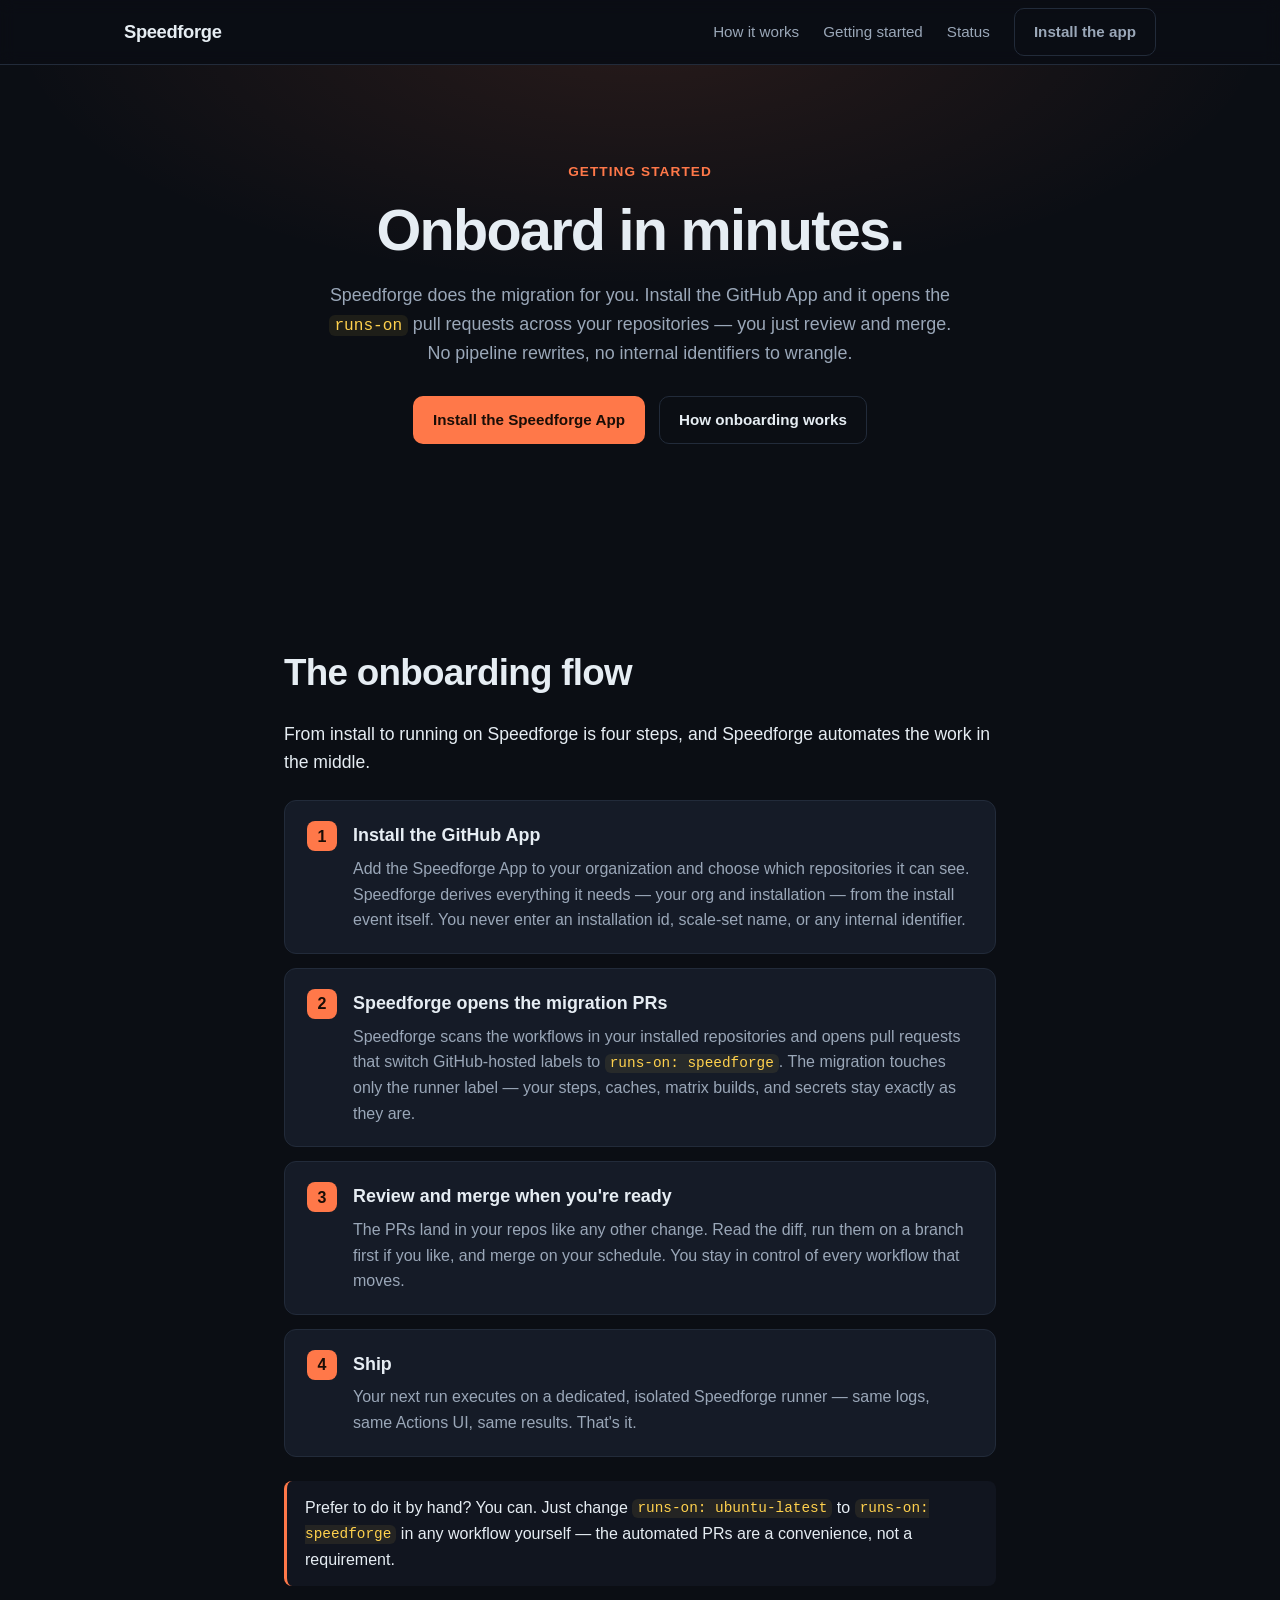
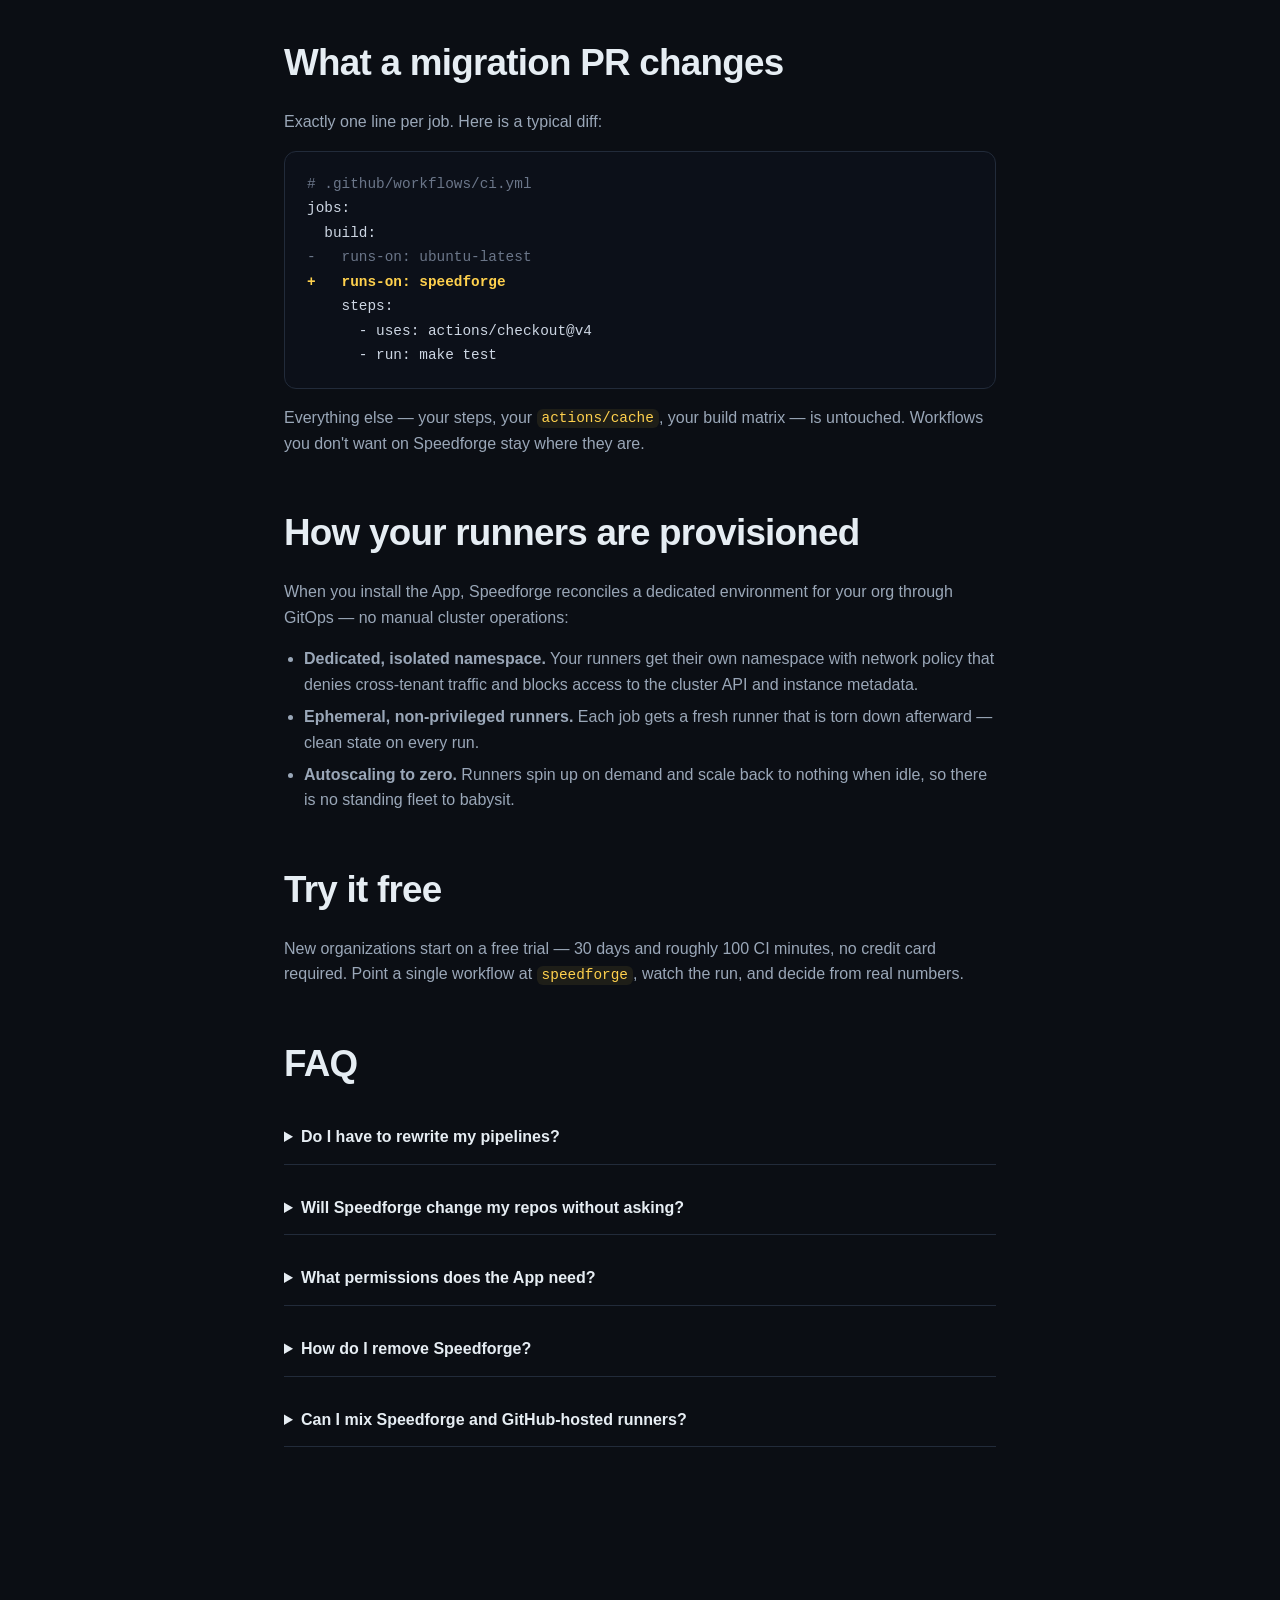
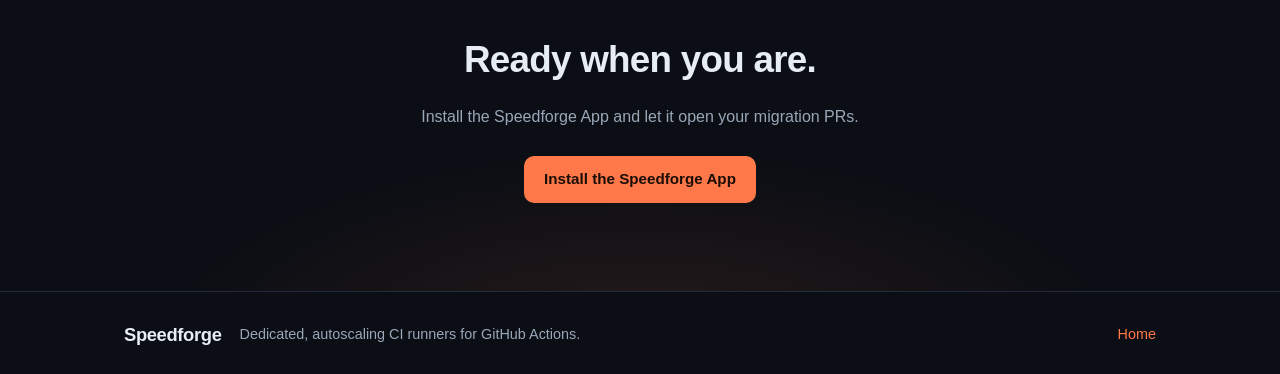
==== getting-started.html @ 9d077c8a "feat: add getting-started onboarding doc + link from nav/footer Adds a launch-quality getting-starte" ====
<!DOCTYPE html>
<html lang="en">
<head>
  <meta charset="utf-8" />
  <meta name="viewport" content="width=device-width, initial-scale=1" />
  <title>Getting started — Speedforge</title>
  <meta name="description" content="Onboard to Speedforge in minutes: install the GitHub App, let Speedforge open the runs-on migration PRs for you, review, and merge. No pipeline rewrites." />
  <meta property="og:title" content="Getting started with Speedforge" />
  <meta property="og:description" content="Install the GitHub App and Speedforge auto-opens the runs-on migration PRs for your repos. Review, merge, ship." />
  <meta property="og:type" content="article" />
  <meta property="og:url" content="https://speedforge.dev/getting-started.html" />
  <link rel="stylesheet" href="./style.css" />
  <style>
    .doc{max-width:760px}
    .doc h2{text-align:left; margin:48px 0 16px}
    .doc h3{margin:28px 0 8px; font-size:1.12rem}
    .doc p,.doc li{color:var(--muted)}
    .doc ol,.doc ul{padding-left:1.25rem}
    .doc li{margin:.4rem 0}
    .doc .lead{color:var(--fg); font-size:1.1rem}
    .flow{display:grid; gap:14px; margin:24px 0}
    .flow-step{display:flex; gap:16px; align-items:flex-start; background:var(--panel); border:1px solid var(--border); border-radius:var(--radius); padding:20px 22px}
    .flow-step .num{flex:none; width:30px; height:30px; border-radius:8px; background:var(--accent); color:#1a0d06; font-weight:700; display:flex; align-items:center; justify-content:center}
    .flow-step h3{margin:0 0 6px; color:var(--fg)}
    .flow-step p{margin:0}
    .note{border-left:3px solid var(--accent); background:var(--bg-alt); padding:14px 18px; border-radius:8px; margin:20px 0}
    .note p{margin:0; color:var(--fg)}
    .faq{margin:16px 0}
    .faq summary{cursor:pointer; color:var(--fg); font-weight:600; padding:14px 0; border-bottom:1px solid var(--border)}
    .faq p{margin:12px 0 4px}
  </style>
</head>
<body>
  <header class="nav">
    <div class="wrap nav-inner">
      <a class="brand" href="/">Speedforge</a>
      <nav class="nav-links">
        <a href="/#how">How it works</a>
        <a href="/getting-started.html">Getting started</a>
        <a href="/status.html">Status</a>
        <a class="btn btn-ghost" href="https://github.com/apps/speedforge/installations/new">Install the app</a>
      </nav>
    </div>
  </header>

  <main>
    <section class="hero">
      <div class="wrap">
        <p class="eyebrow">Getting started</p>
        <h1>Onboard in minutes.</h1>
        <p class="lede">
          Speedforge does the migration for you. Install the GitHub App and it
          opens the <code>runs-on</code> pull requests across your repositories —
          you just review and merge. No pipeline rewrites, no internal
          identifiers to wrangle.
        </p>
        <div class="cta-row">
          <a class="btn btn-primary" href="https://github.com/apps/speedforge/installations/new">Install the Speedforge App</a>
          <a class="btn btn-ghost" href="#how-onboarding">How onboarding works</a>
        </div>
      </div>
    </section>

    <section class="section">
      <div class="wrap doc">
        <h2 id="how-onboarding">The onboarding flow</h2>
        <p class="lead">From install to running on Speedforge is four steps, and Speedforge automates the work in the middle.</p>

        <div class="flow">
          <div class="flow-step">
            <div class="num">1</div>
            <div>
              <h3>Install the GitHub App</h3>
              <p>Add the Speedforge App to your organization and choose which repositories it can see. Speedforge derives everything it needs — your org and installation — from the install event itself. You never enter an installation id, scale-set name, or any internal identifier.</p>
            </div>
          </div>
          <div class="flow-step">
            <div class="num">2</div>
            <div>
              <h3>Speedforge opens the migration PRs</h3>
              <p>Speedforge scans the workflows in your installed repositories and opens pull requests that switch GitHub-hosted labels to <code>runs-on: speedforge</code>. The migration touches only the runner label — your steps, caches, matrix builds, and secrets stay exactly as they are.</p>
            </div>
          </div>
          <div class="flow-step">
            <div class="num">3</div>
            <div>
              <h3>Review and merge when you're ready</h3>
              <p>The PRs land in your repos like any other change. Read the diff, run them on a branch first if you like, and merge on your schedule. You stay in control of every workflow that moves.</p>
            </div>
          </div>
          <div class="flow-step">
            <div class="num">4</div>
            <div>
              <h3>Ship</h3>
              <p>Your next run executes on a dedicated, isolated Speedforge runner — same logs, same Actions UI, same results. That's it.</p>
            </div>
          </div>
        </div>

        <div class="note">
          <p>Prefer to do it by hand? You can. Just change <code>runs-on: ubuntu-latest</code> to <code>runs-on: speedforge</code> in any workflow yourself — the automated PRs are a convenience, not a requirement.</p>
        </div>

        <h2>What a migration PR changes</h2>
        <p>Exactly one line per job. Here is a typical diff:</p>
        <pre class="code"><span class="c"># .github/workflows/ci.yml</span>
jobs:
  build:
<span class="c">-   runs-on: ubuntu-latest</span>
<span class="hl">+   runs-on: speedforge</span>
    steps:
      - uses: actions/checkout@v4
      - run: make test</pre>
        <p>Everything else — your steps, your <code>actions/cache</code>, your build matrix — is untouched. Workflows you don't want on Speedforge stay where they are.</p>

        <h2>How your runners are provisioned</h2>
        <p>When you install the App, Speedforge reconciles a dedicated environment for your org through GitOps — no manual cluster operations:</p>
        <ul>
          <li><strong>Dedicated, isolated namespace.</strong> Your runners get their own namespace with network policy that denies cross-tenant traffic and blocks access to the cluster API and instance metadata.</li>
          <li><strong>Ephemeral, non-privileged runners.</strong> Each job gets a fresh runner that is torn down afterward — clean state on every run.</li>
          <li><strong>Autoscaling to zero.</strong> Runners spin up on demand and scale back to nothing when idle, so there is no standing fleet to babysit.</li>
        </ul>

        <h2>Try it free</h2>
        <p>New organizations start on a free trial — 30 days and roughly 100 CI minutes, no credit card required. Point a single workflow at <code>speedforge</code>, watch the run, and decide from real numbers.</p>

        <h2>FAQ</h2>
        <details class="faq">
          <summary>Do I have to rewrite my pipelines?</summary>
          <p>No. Speedforge speaks the standard GitHub Actions runner protocol. The only change is the <code>runs-on</code> label; your steps, caches, and matrix builds carry over unchanged.</p>
        </details>
        <details class="faq">
          <summary>Will Speedforge change my repos without asking?</summary>
          <p>No. The migration arrives as ordinary pull requests. Nothing moves to Speedforge until you review and merge them.</p>
        </details>
        <details class="faq">
          <summary>What permissions does the App need?</summary>
          <p>Only the repositories you select. To open the migration PRs it needs write access to contents, workflows, and pull requests on those repos — and nothing on repositories you don't choose.</p>
        </details>
        <details class="faq">
          <summary>How do I remove Speedforge?</summary>
          <p>Uninstall the GitHub App and revert the <code>runs-on</code> lines (or merge the revert). Speedforge tears down your dedicated environment automatically when the App is removed.</p>
        </details>
        <details class="faq">
          <summary>Can I mix Speedforge and GitHub-hosted runners?</summary>
          <p>Yes. Move the workflows you want and leave the rest. Migration is per-workflow and fully reversible.</p>
        </details>
      </div>
    </section>

    <section class="cta">
      <div class="wrap cta-inner">
        <h2>Ready when you are.</h2>
        <p>Install the Speedforge App and let it open your migration PRs.</p>
        <a class="btn btn-primary" href="https://github.com/apps/speedforge/installations/new">Install the Speedforge App</a>
      </div>
    </section>
  </main>

  <footer class="footer">
    <div class="wrap footer-inner">
      <span class="brand">Speedforge</span>
      <span class="muted">Dedicated, autoscaling CI runners for GitHub Actions.</span>
      <a href="/">Home</a>
    </div>
  </footer>
</body>
</html>
---- style.css ----
:root{
  --bg:#0b0e14; --bg-alt:#11151f; --panel:#151b27; --border:#222b3a;
  --fg:#e6edf3; --muted:#9aa7b8; --accent:#ff7849; --accent-2:#ffd14d;
  --radius:12px; --maxw:1080px;
}
*{box-sizing:border-box}
html{scroll-behavior:smooth}
body{
  margin:0; background:var(--bg); color:var(--fg);
  font:16px/1.6 -apple-system,BlinkMacSystemFont,"Segoe UI",Roboto,Helvetica,Arial,sans-serif;
  -webkit-font-smoothing:antialiased;
}
.wrap{max-width:var(--maxw); margin:0 auto; padding:0 24px}
a{color:inherit; text-decoration:none}
code{font-family:ui-monospace,SFMono-Regular,Menlo,Consolas,monospace; font-size:.9em; color:var(--accent-2); background:rgba(255,209,77,.08); padding:.1em .35em; border-radius:6px}

/* nav */
.nav{position:sticky; top:0; z-index:10; background:rgba(11,14,20,.85); backdrop-filter:blur(8px); border-bottom:1px solid var(--border)}
.nav-inner{display:flex; align-items:center; justify-content:space-between; height:64px}
.brand{font-weight:700; letter-spacing:-.02em; font-size:1.15rem}
.nav-links{display:flex; align-items:center; gap:24px}
.nav-links a{color:var(--muted); font-size:.95rem}
.nav-links a:hover{color:var(--fg)}

/* buttons */
.btn{display:inline-block; padding:.7em 1.25em; border-radius:10px; font-weight:600; font-size:.95rem; transition:.15s; border:1px solid transparent}
.btn-primary{background:var(--accent); color:#1a0d06}
.btn-primary:hover{background:#ff8d63}
.btn-ghost{border-color:var(--border); color:var(--fg)}
.btn-ghost:hover{border-color:#3a475c; background:var(--panel)}

/* hero */
.hero{padding:96px 0 72px; text-align:center; background:radial-gradient(900px 380px at 50% -10%, rgba(255,120,73,.12), transparent 70%)}
.eyebrow{color:var(--accent); font-weight:600; font-size:.85rem; letter-spacing:.08em; text-transform:uppercase; margin:0 0 16px}
.hero h1{font-size:clamp(2.2rem,5vw,3.6rem); line-height:1.08; letter-spacing:-.03em; margin:0 0 20px}
.lede{max-width:640px; margin:0 auto 28px; color:var(--muted); font-size:1.12rem}
.cta-row{display:flex; gap:14px; justify-content:center; flex-wrap:wrap}
.subnote{margin-top:18px; color:var(--muted); font-size:.9rem}

/* strip */
.strip{border-top:1px solid var(--border); border-bottom:1px solid var(--border); background:var(--bg-alt)}
.strip-inner{display:flex; gap:32px; flex-wrap:wrap; justify-content:center; padding:18px 24px; color:var(--muted); font-size:.9rem}
.strip-inner span{position:relative}

/* sections */
.section{padding:80px 0}
.section-alt{background:var(--bg-alt); border-top:1px solid var(--border); border-bottom:1px solid var(--border)}
h2{font-size:clamp(1.6rem,3.5vw,2.3rem); letter-spacing:-.02em; text-align:center; margin:0 0 48px}

/* steps */
.steps{display:grid; grid-template-columns:repeat(3,1fr); gap:24px; margin-bottom:44px}
.step{background:var(--panel); border:1px solid var(--border); border-radius:var(--radius); padding:28px}
.step .num{width:34px; height:34px; border-radius:9px; background:var(--accent); color:#1a0d06; font-weight:700; display:flex; align-items:center; justify-content:center; margin-bottom:16px}
.step h3{margin:0 0 8px; font-size:1.1rem}
.step p{margin:0; color:var(--muted); font-size:.95rem}

/* code */
.code{background:#0c1019; border:1px solid var(--border); border-radius:var(--radius); padding:20px 22px; overflow:auto; font-family:ui-monospace,SFMono-Regular,Menlo,Consolas,monospace; font-size:.9rem; color:#cdd6e3; line-height:1.7}
.code .c{color:#6b7689}
.code .hl{color:var(--accent-2); font-weight:600}

/* cards */
.cards{display:grid; grid-template-columns:repeat(3,1fr); gap:20px}
.card{background:var(--panel); border:1px solid var(--border); border-radius:var(--radius); padding:26px}
.card h3{margin:0 0 10px; font-size:1.08rem}
.card p{margin:0; color:var(--muted); font-size:.95rem}

/* cta */
.cta{padding:88px 0; text-align:center; background:radial-gradient(700px 300px at 50% 120%, rgba(255,120,73,.12), transparent 70%)}
.cta h2{margin-bottom:14px}
.cta p{color:var(--muted); margin:0 auto 26px; max-width:520px}

/* footer */
.footer{border-top:1px solid var(--border); padding:28px 0}
.footer-inner{display:flex; align-items:center; gap:18px; flex-wrap:wrap; color:var(--muted); font-size:.9rem}
.footer .brand{color:var(--fg)}
.footer .muted{flex:1; min-width:200px}
.footer a{color:var(--accent)}

@media (max-width:760px){
  .steps,.cards{grid-template-columns:1fr}
  .nav-links a:not(.btn){display:none}
  .hero{padding:64px 0 48px}
  .section{padding:56px 0}
}
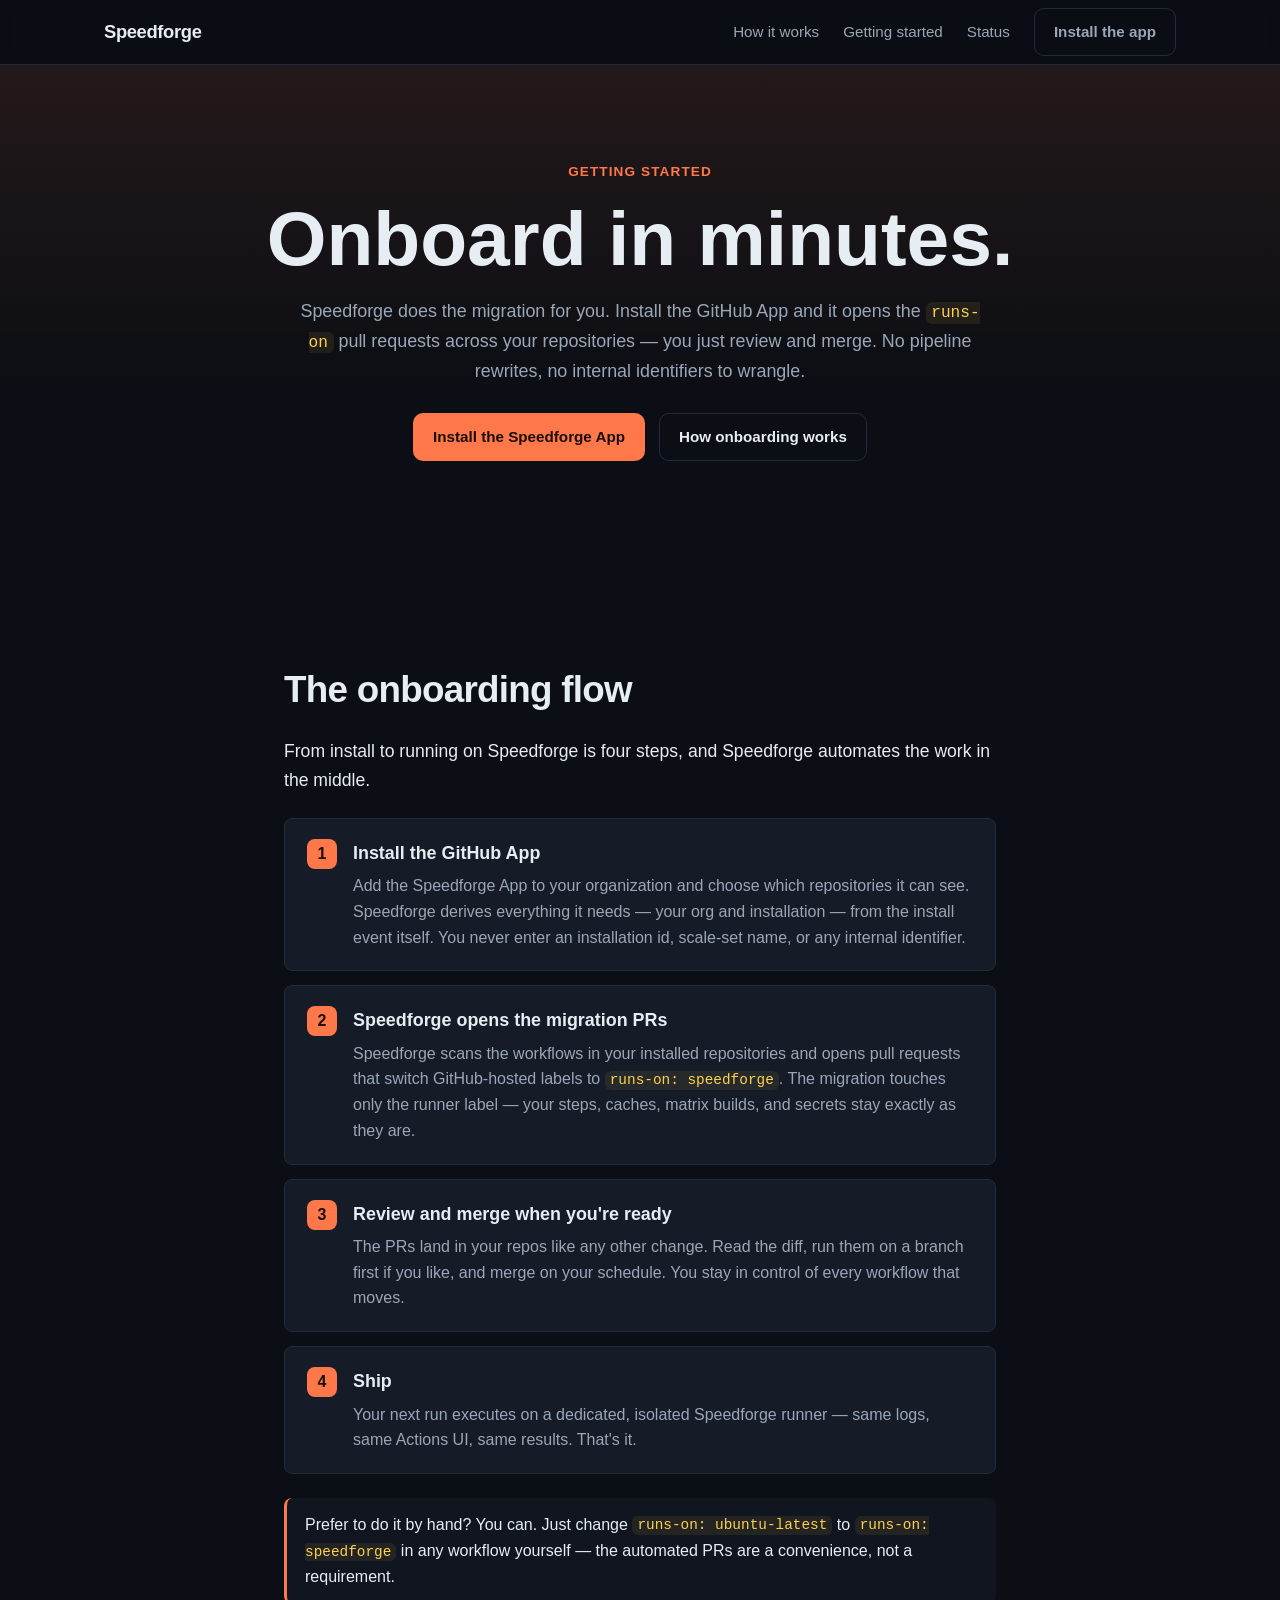
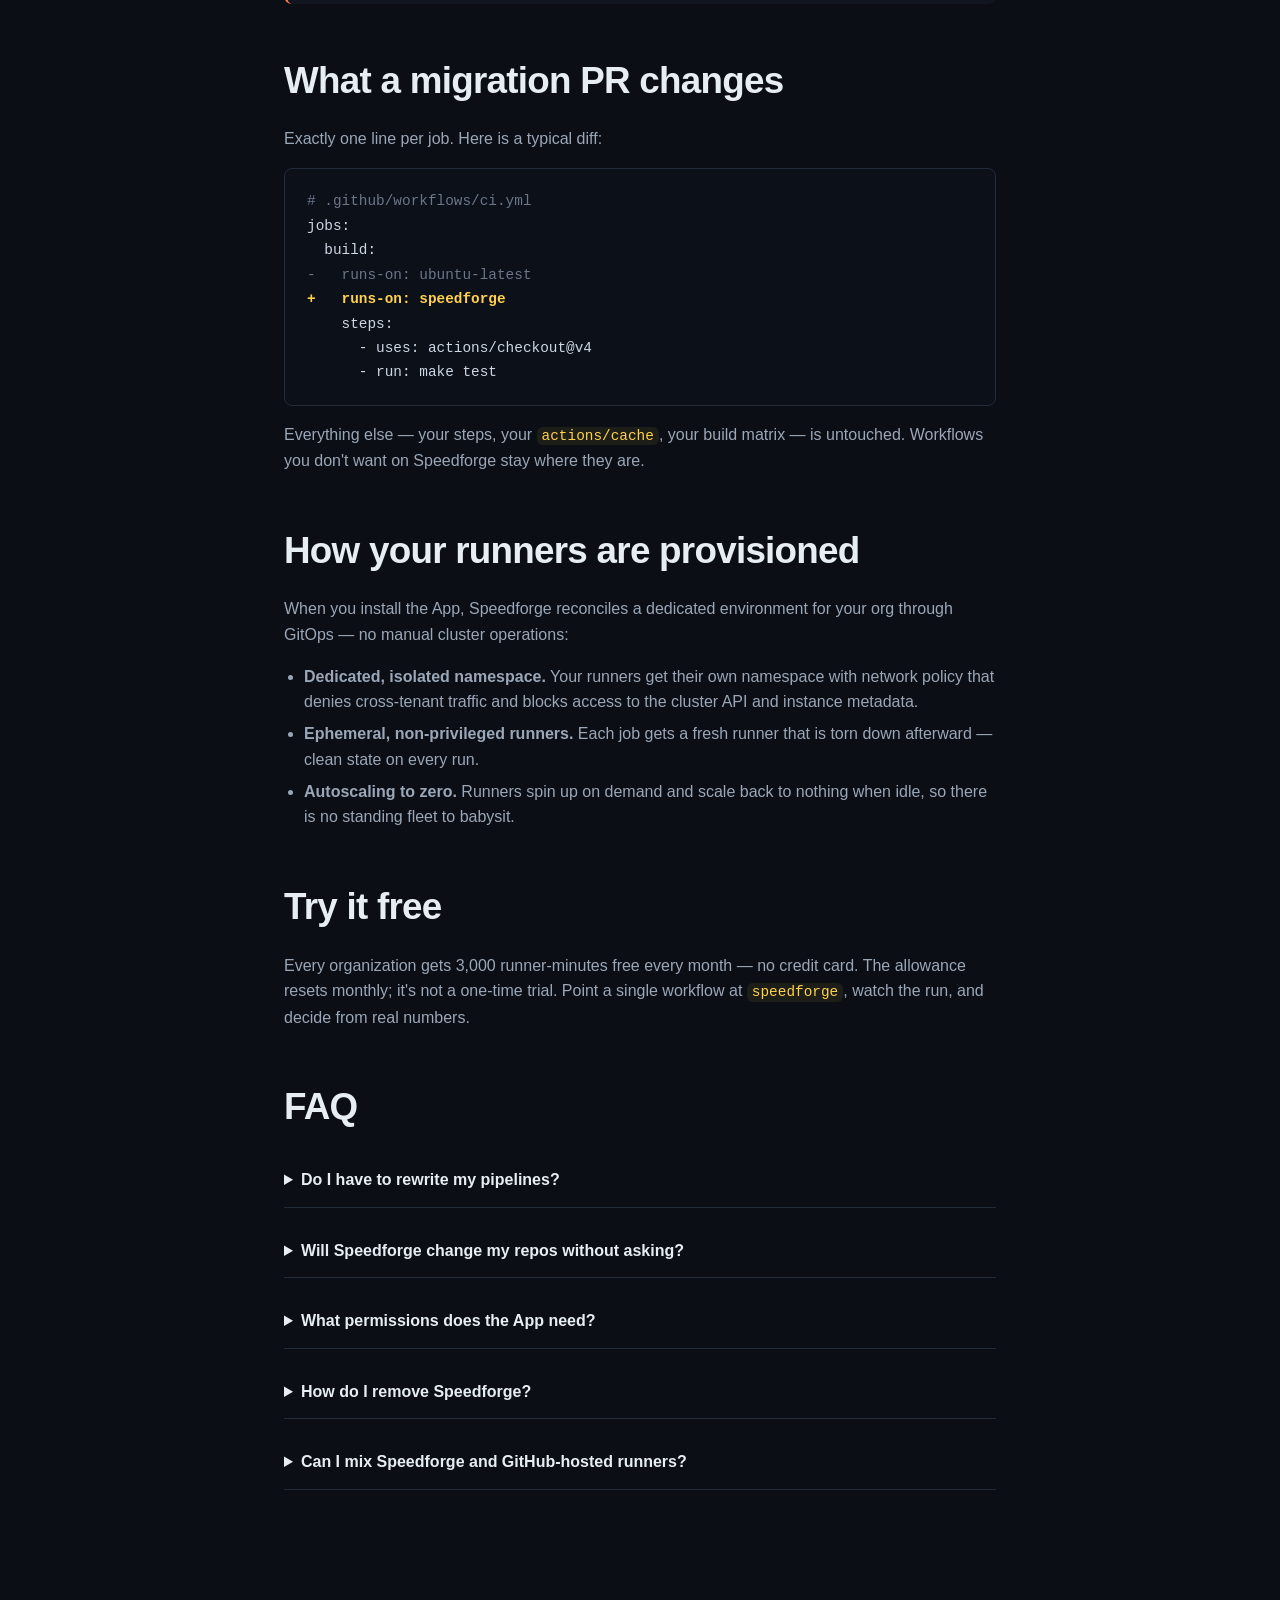
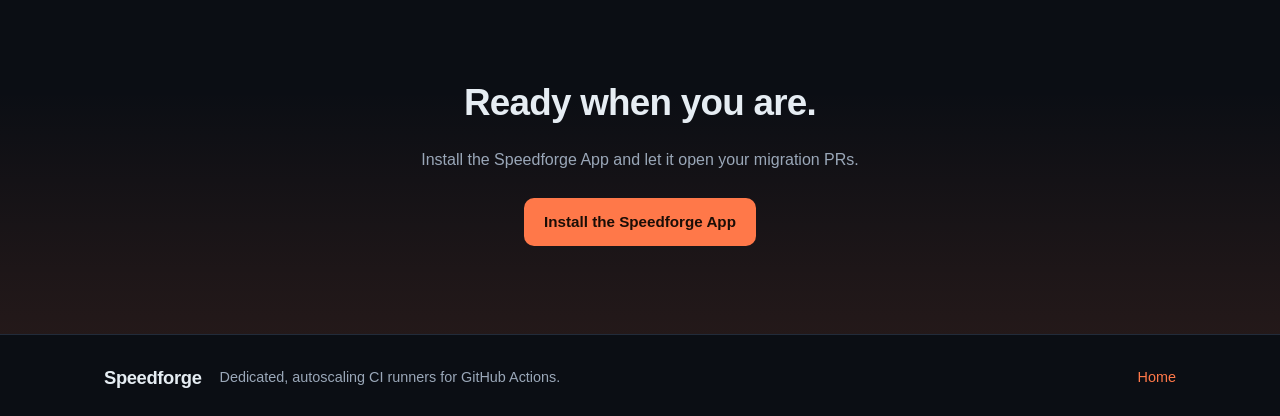
==== commit a28bc9e5: "feat(site): blacksmith parity — 3,000 free min/mo, honest benchmark, half-price (#1030) Parity pass " ====
--- a/getting-started.html
+++ b/getting-started.html
@@ -122,7 +122,7 @@
         </ul>
 
         <h2>Try it free</h2>
-        <p>New organizations start on a free trial — 30 days and roughly 100 CI minutes, no credit card required. Point a single workflow at <code>speedforge</code>, watch the run, and decide from real numbers.</p>
+        <p>Every organization gets 3,000 runner-minutes free every month — no credit card. The allowance resets monthly; it's not a one-time trial. Point a single workflow at <code>speedforge</code>, watch the run, and decide from real numbers.</p>
 
         <h2>FAQ</h2>
         <details class="faq">
--- a/style.css
+++ b/style.css
@@ -1,7 +1,7 @@
 :root{
   --bg:#0b0e14; --bg-alt:#11151f; --panel:#151b27; --border:#222b3a;
   --fg:#e6edf3; --muted:#9aa7b8; --accent:#ff7849; --accent-2:#ffd14d;
-  --radius:12px; --maxw:1080px;
+  --radius:8px; --maxw:1120px;
 }
 *{box-sizing:border-box}
 html{scroll-behavior:smooth}
@@ -30,12 +30,29 @@
 .btn-ghost:hover{border-color:#3a475c; background:var(--panel)}
 
 /* hero */
-.hero{padding:96px 0 72px; text-align:center; background:radial-gradient(900px 380px at 50% -10%, rgba(255,120,73,.12), transparent 70%)}
+.hero{padding:96px 0 72px; text-align:center; background:linear-gradient(180deg, rgba(255,120,73,.10), rgba(11,14,20,0) 70%)}
+.hero-split{text-align:left}
+.hero-grid{display:grid; grid-template-columns:minmax(0,1.05fr) minmax(360px,.95fr); gap:42px; align-items:center}
+.hero-copy{max-width:680px}
 .eyebrow{color:var(--accent); font-weight:600; font-size:.85rem; letter-spacing:.08em; text-transform:uppercase; margin:0 0 16px}
-.hero h1{font-size:clamp(2.2rem,5vw,3.6rem); line-height:1.08; letter-spacing:-.03em; margin:0 0 20px}
-.lede{max-width:640px; margin:0 auto 28px; color:var(--muted); font-size:1.12rem}
+.hero h1{font-size:clamp(2.5rem,6vw,4.8rem); line-height:1.02; letter-spacing:0; margin:0 0 20px}
+.lede{max-width:680px; margin:0 auto 28px; color:var(--muted); font-size:1.12rem}
+.hero-split .lede{margin-left:0; margin-right:0}
 .cta-row{display:flex; gap:14px; justify-content:center; flex-wrap:wrap}
+.cta-left{justify-content:flex-start}
 .subnote{margin-top:18px; color:var(--muted); font-size:.9rem}
+.terminal-shot{background:#0c1019; border:1px solid var(--border); border-radius:var(--radius); overflow:hidden; box-shadow:0 24px 70px rgba(0,0,0,.28)}
+.terminal-bar{height:42px; display:flex; align-items:center; gap:8px; padding:0 14px; border-bottom:1px solid var(--border); background:#111722; color:var(--muted); font-size:.82rem}
+.terminal-bar span{width:10px; height:10px; border-radius:50%; background:#3b4658}
+.terminal-bar span:first-child{background:var(--accent)}
+.terminal-bar span:nth-child(2){background:var(--accent-2)}
+.terminal-bar strong{margin-left:8px; font-weight:600; color:var(--fg)}
+.terminal-body{padding:22px}
+.metric-row{display:grid; grid-template-columns:1fr auto; gap:16px; padding:12px 0; border-bottom:1px solid var(--border); color:var(--muted)}
+.metric-row strong{color:var(--fg)}
+.metric-row .good,.good{color:#4ade80}
+.terminal-body pre{margin:20px 0 0; color:#cdd6e3; font-family:ui-monospace,SFMono-Regular,Menlo,Consolas,monospace; font-size:.9rem; line-height:1.7; white-space:pre-wrap}
+.prompt{color:var(--accent-2)}
 
 /* strip */
 .strip{border-top:1px solid var(--border); border-bottom:1px solid var(--border); background:var(--bg-alt)}
@@ -46,6 +63,10 @@
 .section{padding:80px 0}
 .section-alt{background:var(--bg-alt); border-top:1px solid var(--border); border-bottom:1px solid var(--border)}
 h2{font-size:clamp(1.6rem,3.5vw,2.3rem); letter-spacing:-.02em; text-align:center; margin:0 0 48px}
+.section-heading{max-width:760px; margin:0 auto 42px; text-align:center}
+.section-heading h2{margin-bottom:14px}
+.heading-copy{color:var(--muted); margin:0 auto; max-width:720px}
+.heading-copy a{color:var(--accent)}
 
 /* steps */
 .steps{display:grid; grid-template-columns:repeat(3,1fr); gap:24px; margin-bottom:44px}
@@ -65,8 +86,32 @@
 .card h3{margin:0 0 10px; font-size:1.08rem}
 .card p{margin:0; color:var(--muted); font-size:.95rem}
 
+/* architecture + benchmarks */
+.architecture{display:grid; grid-template-columns:repeat(4,1fr); gap:18px}
+.architecture div{border-top:2px solid var(--accent); padding:18px 0 0}
+.architecture h3{margin:0 0 8px; font-size:1.05rem}
+.architecture p{margin:0; color:var(--muted); font-size:.95rem}
+.benchmark-table{border:1px solid var(--border); border-radius:var(--radius); overflow:hidden; background:var(--panel)}
+.benchmark-row{display:grid; grid-template-columns:1.2fr 1fr 1fr 1fr; gap:16px; padding:14px 18px; border-top:1px solid var(--border); align-items:center}
+.benchmark-row:first-child{border-top:0}
+.benchmark-head{background:var(--bg-alt); color:var(--fg); font-weight:700}
+.benchmark-row span,.benchmark-row strong{min-width:0}
+.benchmark-row:not(.benchmark-head) span{color:var(--muted)}
+.bench-note{max-width:760px; color:var(--muted); margin:18px auto 0; text-align:center}
+
+/* waitlist */
+.waitlist-grid{display:grid; grid-template-columns:minmax(0,1fr) minmax(320px,460px); gap:40px; align-items:start}
+.waitlist-grid h2{text-align:left; margin-bottom:14px}
+.waitlist-grid .heading-copy{margin-left:0}
+.waitlist-form{background:var(--panel); border:1px solid var(--border); border-radius:var(--radius); padding:24px; display:grid; gap:16px}
+.waitlist-form label{display:grid; gap:8px; color:var(--fg); font-weight:600; font-size:.92rem}
+.waitlist-form input,.waitlist-form textarea{width:100%; border:1px solid var(--border); border-radius:8px; background:#0c1019; color:var(--fg); padding:11px 12px; font:inherit}
+.waitlist-form textarea{resize:vertical}
+.waitlist-form input:focus,.waitlist-form textarea:focus{outline:2px solid rgba(255,120,73,.35); border-color:var(--accent)}
+.form-note{margin:0; color:var(--muted); font-size:.86rem}
+
 /* cta */
-.cta{padding:88px 0; text-align:center; background:radial-gradient(700px 300px at 50% 120%, rgba(255,120,73,.12), transparent 70%)}
+.cta{padding:88px 0; text-align:center; background:linear-gradient(0deg, rgba(255,120,73,.10), rgba(11,14,20,0) 70%)}
 .cta h2{margin-bottom:14px}
 .cta p{color:var(--muted); margin:0 auto 26px; max-width:520px}
 
@@ -78,8 +123,13 @@
 .footer a{color:var(--accent)}
 
 @media (max-width:760px){
-  .steps,.cards{grid-template-columns:1fr}
+  .hero-grid,.steps,.cards,.architecture,.waitlist-grid{grid-template-columns:1fr}
+  .hero-split{text-align:center}
+  .cta-left{justify-content:center}
   .nav-links a:not(.btn){display:none}
   .hero{padding:64px 0 48px}
   .section{padding:56px 0}
+  .benchmark-row{grid-template-columns:1fr 1fr; gap:8px}
+  .benchmark-head{display:none}
+  .terminal-shot{min-width:0}
 }
